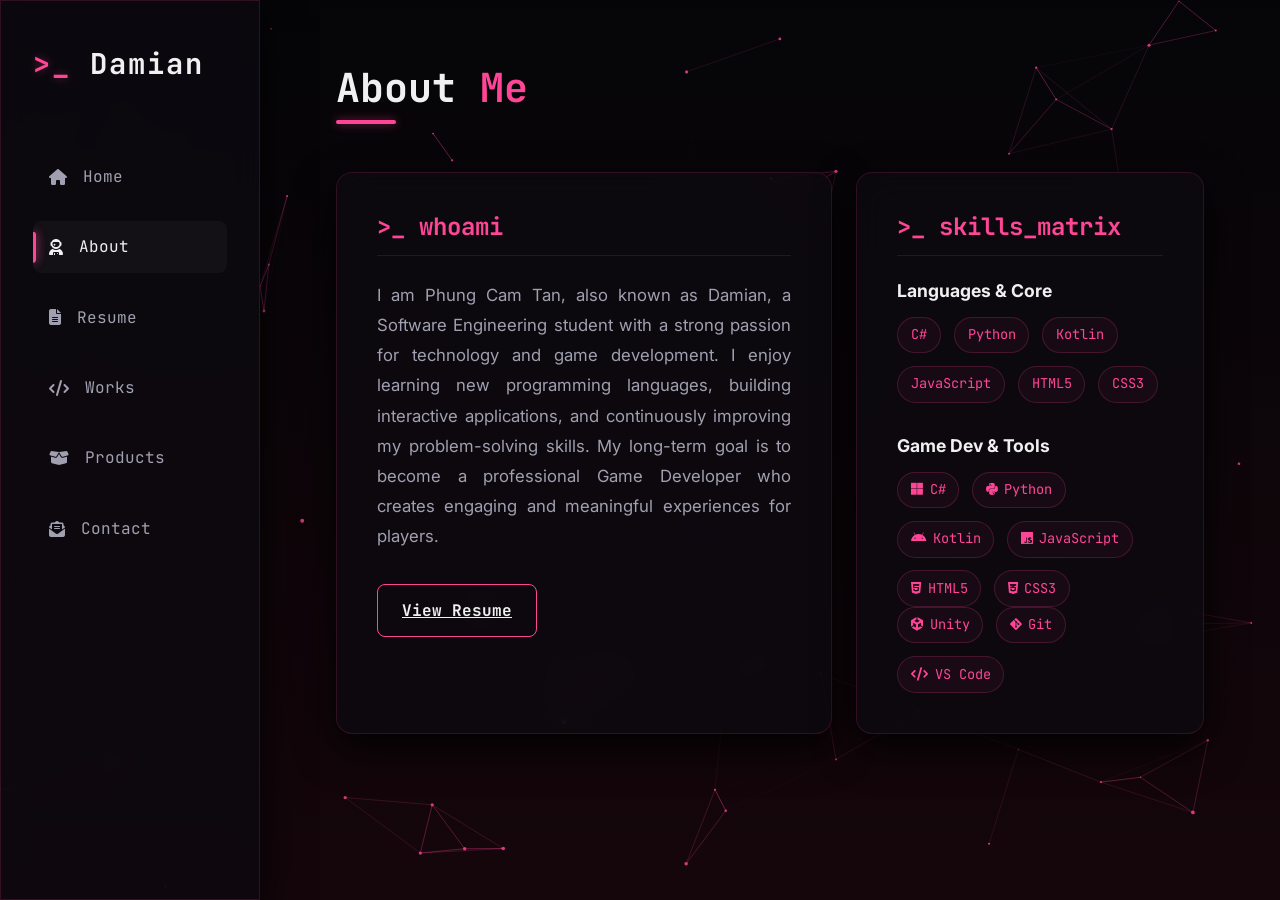
==== page/about.html @ e4edcdd4 "Big update_1" ====
<!doctype html>
<html lang="en">
  <head>
    <meta charset="UTF-8" />
    <meta name="viewport" content="width=device-width, initial-scale=1.0" />
    <meta
      name="description"
      content="Learn about Phung Cam Tan (Damian), his software engineering background, development interests, and current technical skills."
    />
    <meta name="author" content="Phung Cam Tan" />
    <title>About | Damian</title>
    <meta property="og:type" content="website" />
    <meta property="og:title" content="About | Damian" />
    <meta
      property="og:description"
      content="Learn about Phung Cam Tan (Damian), his software engineering background, development interests, and current technical skills."
    />
    <meta name="twitter:card" content="summary" />
    <meta name="twitter:title" content="About | Damian" />
    <meta
      name="twitter:description"
      content="Learn about Phung Cam Tan (Damian), his software engineering background, development interests, and current technical skills."
    />
    <meta name="theme-color" content="#0a0a0e" />

    <link rel="preconnect" href="https://fonts.googleapis.com" />
    <link rel="preconnect" href="https://fonts.gstatic.com" crossorigin />
    <link
      href="https://fonts.googleapis.com/css2?family=Inter:wght@300;400;500&family=JetBrains+Mono:wght@400;700&display=swap"
      rel="stylesheet"
    />
    <link
      rel="stylesheet"
      href="https://cdnjs.cloudflare.com/ajax/libs/font-awesome/6.4.0/css/all.min.css"
    />

    <link
      href="https://cdn.jsdelivr.net/npm/bootstrap@5.3.8/dist/css/bootstrap.min.css"
      rel="stylesheet"
      integrity="sha384-sRIl4kxILFvY47J16cr9ZwB07vP4J8+LH7qKQnuqkuIAvNWLzeN8tE5YBujZqJLB"
      crossorigin="anonymous"
    />
    <link rel="stylesheet" href="../assets/css/variables.css" />
    <link rel="stylesheet" href="../assets/css/base.css" />
    <link rel="stylesheet" href="../assets/css/sidebar.css" />
    <link rel="stylesheet" href="../assets/css/layout.css" />
    <link rel="stylesheet" href="../assets/css/components.css" />
    <link rel="stylesheet" href="../assets/css/animations.css" />
    <link rel="stylesheet" href="../assets/css/pages.css" />
    <link rel="stylesheet" href="../assets/css/responsive.css" />
  </head>
  <body>
    <a class="skip-link visually-hidden-focusable" href="#main-content"
      >Skip to main content</a
    >
    <div class="custom-cursor" aria-hidden="true"></div>
    <div class="cursor-glow" aria-hidden="true"></div>

    <button
      type="button"
      class="mobile-nav-toggle glass-panel d-lg-none"
      data-bs-toggle="offcanvas"
      data-bs-target="#mobileNavigation"
      aria-controls="mobileNavigation"
      aria-label="Open navigation menu"
    >
      <i class="fa-solid fa-bars" aria-hidden="true"></i>
    </button>

    <div
      class="offcanvas offcanvas-start damian-offcanvas"
      tabindex="-1"
      id="mobileNavigation"
      aria-labelledby="mobileNavigationLabel"
    >
      <div class="offcanvas-header">
        <div class="damian-offcanvas-title" id="mobileNavigationLabel">
          <span>&gt;_</span> Damian
        </div>
        <button
          type="button"
          class="damian-offcanvas-close"
          data-bs-dismiss="offcanvas"
          aria-label="Close navigation menu"
        >
          <i class="fa-solid fa-xmark" aria-hidden="true"></i>
        </button>
      </div>
      <div class="offcanvas-body">
        <nav class="nav-menu" aria-label="Mobile navigation">
          <a href="../index.html" class="nav-item"
            ><i class="fa-solid fa-house" aria-hidden="true"></i> Home</a
          >
          <a href="about.html" class="nav-item active" aria-current="page"
            ><i class="fa-solid fa-user-astronaut" aria-hidden="true"></i>
            About</a
          >
          <a href="resume.html" class="nav-item"
            ><i class="fa-solid fa-file-lines" aria-hidden="true"></i> Resume</a
          >
          <a href="works.html" class="nav-item"
            ><i class="fa-solid fa-code" aria-hidden="true"></i> Works</a
          >
          <a href="products.html" class="nav-item"
            ><i class="fa-solid fa-box-open" aria-hidden="true"></i> Products</a
          >
          <a href="contact.html" class="nav-item"
            ><i class="fa-solid fa-envelope-open-text" aria-hidden="true"></i>
            Contact</a
          >
        </nav>
      </div>
    </div>

    <div class="app-container">
      <aside class="sidebar glass-panel d-none d-lg-flex">
        <div class="logo"><span>>_</span> Damian</div>
        <nav class="nav-menu" aria-label="Primary navigation">
          <a href="../index.html" class="nav-item"
            ><i class="fa-solid fa-house" aria-hidden="true"></i> Home</a
          >
          <a href="about.html" class="nav-item active" aria-current="page"
            ><i class="fa-solid fa-user-astronaut" aria-hidden="true"></i>
            About</a
          >
          <a href="resume.html" class="nav-item"
            ><i class="fa-solid fa-file-lines" aria-hidden="true"></i> Resume</a
          >
          <a href="works.html" class="nav-item"
            ><i class="fa-solid fa-code" aria-hidden="true"></i> Works</a
          >
          <a href="products.html" class="nav-item"
            ><i class="fa-solid fa-box-open" aria-hidden="true"></i> Products</a
          >
          <a href="contact.html" class="nav-item"
            ><i class="fa-solid fa-envelope-open-text" aria-hidden="true"></i>
            Contact</a
          >
        </nav>
      </aside>

      <main class="main-content" id="main-content" tabindex="-1">
        <section id="about" class="page-section fade-in">
          <div class="container">
            <div class="section-header">
              <h1 class="section-title">About <span>Me</span></h1>
              <div class="title-line"></div>
            </div>

            <div class="row gx-0 gy-4 gx-lg-4">
              <div class="col-12 col-lg-7">
                <div class="about-bio glass-panel h-100">
                  <h2>>_ whoami</h2>
                  <p>
                    I am Phung Cam Tan, also known as Damian, a Software
                    Engineering student with a strong passion for technology and
                    game development. I enjoy learning new programming
                    languages, building interactive applications, and
                    continuously improving my problem-solving skills. My
                    long-term goal is to become a professional Game Developer
                    who creates engaging and meaningful experiences for players.
                  </p>

                  <div class="about-cta">
                    <a href="resume.html" class="damian-btn">View Resume</a>
                  </div>
                </div>
              </div>

              <div class="col-12 col-lg-5">
                <div class="about-skills glass-panel h-100">
                  <h2>>_ skills_matrix</h2>

                  <div class="skill-category">
                    <h3>Languages & Core</h3>
                    <div class="badges-container">
                      <span class="skill-badge">C#</span>
                      <span class="skill-badge">Python</span>
                      <span class="skill-badge">Kotlin</span>
                      <span class="skill-badge">JavaScript</span>
                      <span class="skill-badge">HTML5</span>
                      <span class="skill-badge">CSS3</span>
                    </div>
                  </div>

                  <div class="skill-category">
                    <h3>Game Dev & Tools</h3>
                    <div class="badges-container">
                      <span class="skill-badge"
                        ><i
                          class="fa-brands fa-microsoft"
                          aria-hidden="true"
                        ></i>
                        C#</span
                      >
                      <span class="skill-badge"
                        ><i class="fa-brands fa-python" aria-hidden="true"></i>
                        Python</span
                      >
                      <span class="skill-badge"
                        ><i class="fa-brands fa-android" aria-hidden="true"></i>
                        Kotlin</span
                      >
                      <span class="skill-badge"
                        ><i class="fa-brands fa-js" aria-hidden="true"></i>
                        JavaScript</span
                      >
                      <span class="skill-badge"
                        ><i class="fa-brands fa-html5" aria-hidden="true"></i>
                        HTML5</span
                      >
                      <span class="skill-badge"
                        ><i
                          class="fa-brands fa-css3-alt"
                          aria-hidden="true"
                        ></i>
                        CSS3</span
                      >
                    </div>

                    <div class="badges-container">
                      <span class="skill-badge"
                        ><i class="fa-brands fa-unity" aria-hidden="true"></i>
                        Unity</span
                      >
                      <span class="skill-badge"
                        ><i class="fa-brands fa-git-alt" aria-hidden="true"></i>
                        Git</span
                      >
                      <span class="skill-badge"
                        ><i class="fa-solid fa-code" aria-hidden="true"></i> VS
                        Code</span
                      >
                    </div>
                  </div>
                </div>
              </div>
            </div>
          </div>
        </section>
      </main>
    </div>

    <script
      src="https://cdn.jsdelivr.net/npm/bootstrap@5.3.8/dist/js/bootstrap.bundle.min.js"
      integrity="sha384-FKyoEForCGlyvwx9Hj09JcYn3nv7wiPVlz7YYwJrWVcXK/BmnVDxM+D2scQbITxI"
      crossorigin="anonymous"
    ></script>
    <script src="../assets/js/cursor.js"></script>
    <script src="../assets/js/navigation.js"></script>
    <script src="../assets/js/particles.js"></script>
  </body>
</html>
---- assets/css/variables.css ----
:root {
  /* Colors */
  --bg-deep: #050508;
  --bg-main: #0a0a0e;
  --bg-secondary: #121218;
  --accent-glow: #ff4696;
  --accent-rgb: 255, 70, 150;
  --color-white: #fff;

  /* Typography */
  --text-primary: #f0f0f0;
  --text-secondary: #a0a0b0;
  --text-muted: #7c7c90;
  --font-heading: "JetBrains Mono", monospace;
  --font-body: "Inter", sans-serif;

  /* Glass */
  --glass-bg: rgba(12, 10, 16, 0.75);
  --glass-border: rgba(var(--accent-rgb), 0.15);
  --glass-shadow: 0 15px 40px rgba(0, 0, 0, 0.9);
  --glass-blur: 16px;

  /* Radius */
  --radius-xs: 2px;
  --radius-md: 8px;
  --radius-lg: 16px;
  --radius-pill: 20px;
  --radius-round: 50%;

  /* Transitions */
  --trans-fast: 0.2s ease;
  --trans-smooth: 0.4s cubic-bezier(0.16, 1, 0.3, 1);

  /* Layout */
  --sidebar-width: 260px;
  --content-max-width: 1150px;

  /* Custom application layers; Bootstrap owns component overlay layers. */
  --z-content: 1;
  --z-sidebar: 100;
  --z-mobile-toggle: 1030;
  --z-cursor-glow: 9998;
  --z-cursor: 9999;
  --z-loader: 9999;
}
---- assets/css/base.css ----
body {
  background-color: var(--bg-deep);
  color: var(--text-primary);
  font-family: var(--font-body);
  line-height: 1.6;
  overflow-x: hidden;
}

h1,
h2,
h3,
h4,
h5,
h6,
.logo {
  font-family: var(--font-heading);
  font-weight: 700;
}

/* =========================================
   CUSTOM SCROLLBAR
========================================= */
::-webkit-scrollbar {
  width: 8px; /* Độ rộng của thanh cuộn dọc */
  height: 8px; /* Độ rộng của thanh cuộn ngang nếu có */
}

::-webkit-scrollbar-track {
  background: var(--bg-main); /* Màu nền track đồng bộ với web */
}

::-webkit-scrollbar-thumb {
  background: rgba(var(--accent-rgb), 0.3);
  border-radius: 10px; /* Bo tròn các góc */
  transition: var(--trans-fast);
}

::-webkit-scrollbar-thumb:hover {
  background: var(--accent-glow); /* Sáng rực lên khi hover chuột vào */
}
---- assets/css/sidebar.css ----
/* =========================================
   SIDEBAR NAVIGATION
========================================= */
.sidebar {
  position: fixed;
  top: 0;
  left: 0;
  width: var(--sidebar-width);
  height: 100vh;
  height: 100dvh;
  padding: 2.5rem 2rem;
  display: flex;
  flex-direction: column;
  justify-content: flex-start;
  z-index: var(--z-sidebar);
  /* Kế thừa từ class .glass-panel nhưng ta set thêm border phải */
  border-right: 1px solid var(--glass-border);
  border-radius: 0;
  overflow-y: auto;
  overscroll-behavior: contain;
}

.logo {
  font-size: 1.8rem;
  color: var(--text-primary);
  margin-bottom: 4rem;
  letter-spacing: 2px;
}

.logo span {
  color: var(--accent-glow);
  text-shadow: 0 0 10px rgba(var(--accent-rgb), 0.4);
}

.nav-menu {
  display: flex;
  flex-direction: column;
  gap: 1.2rem;
}

.nav-item {
  text-decoration: none;
  color: var(--text-secondary);
  font-family: var(--font-heading);
  font-size: 1rem;
  display: flex;
  align-items: center;
  gap: 1rem;
  padding: 0.8rem 1rem;
  border-radius: var(--radius-md);
  transition: var(--trans-smooth);
  position: relative;
  overflow: hidden;
}

/* Hiệu ứng Hover Glow */
.nav-item:hover {
  color: var(--text-primary);
  background: rgba(var(--accent-rgb), 0.05);
  text-shadow: 0 0 8px rgba(var(--accent-rgb), 0.5);
}

/* Active Indicator */
.nav-item.active {
  color: var(--text-primary);
  background: rgba(255, 255, 255, 0.03);
}

.nav-item.active::before {
  content: "";
  position: absolute;
  left: 0;
  top: 50%;
  transform: translateY(-50%);
  width: 3px;
  height: 60%;
  background-color: var(--accent-glow);
  border-radius: 0 4px 4px 0;
  box-shadow: 0 0 10px var(--accent-glow);
}

/* Mobile Offcanvas trigger */
.mobile-nav-toggle {
  position: fixed;
  top: 1.5rem;
  right: 1.5rem;
  width: 45px;
  height: 45px;
  z-index: var(--z-mobile-toggle);
  display: flex;
  align-items: center;
  justify-content: center;
  font-size: 1.5rem;
  color: var(--accent-glow);
  background: var(--glass-bg);
  border: 1px solid var(--glass-border);
  border-radius: var(--radius-md);
}

.mobile-nav-toggle:hover,
.mobile-nav-toggle:focus-visible {
  color: var(--text-primary);
  border-color: var(--accent-glow);
  box-shadow: 0 0 15px rgba(var(--accent-rgb), 0.35);
  outline: 2px solid var(--accent-glow);
  outline-offset: 3px;
}

/* =========================================
   BOOTSTRAP OFFCANVAS — MOBILE NAVIGATION
========================================= */
.damian-offcanvas {
  --bs-offcanvas-width: min(280px, calc(100vw - 1rem));
  color: var(--text-primary);
  background: rgba(10, 10, 14, 0.97);
  border-right: 1px solid var(--glass-border);
  box-shadow: var(--glass-shadow);
  backdrop-filter: blur(var(--glass-blur));
  -webkit-backdrop-filter: blur(var(--glass-blur));
}

.damian-offcanvas .offcanvas-header {
  padding: 1.5rem 1.25rem;
  border-bottom: 1px solid var(--glass-border);
}

.damian-offcanvas-title {
  margin: 0;
  color: var(--text-primary);
  font-family: var(--font-heading);
  font-size: 1.5rem;
  font-weight: 700;
  letter-spacing: 2px;
}

.damian-offcanvas-title span {
  color: var(--accent-glow);
  text-shadow: 0 0 10px rgba(var(--accent-rgb), 0.4);
}

.damian-offcanvas-close {
  width: 44px;
  height: 44px;
  display: inline-flex;
  align-items: center;
  justify-content: center;
  flex: 0 0 auto;
  color: var(--accent-glow);
  background: rgba(var(--accent-rgb), 0.05);
  border: 1px solid var(--glass-border);
  border-radius: var(--radius-md);
  font-size: 1.25rem;
}

.damian-offcanvas-close:hover,
.damian-offcanvas-close:focus-visible,
.damian-offcanvas .nav-item:focus-visible {
  color: var(--text-primary);
  border-color: var(--accent-glow);
  box-shadow: 0 0 15px rgba(var(--accent-rgb), 0.35);
  outline: 2px solid var(--accent-glow);
  outline-offset: 3px;
}

.damian-offcanvas .offcanvas-body {
  padding: 1.5rem 1.25rem;
  overflow-y: auto;
}
---- assets/css/layout.css ----
/* =========================================
   APP CONTAINER & MAIN CONTENT
========================================= */
.app-container {
  display: flex;
  min-height: 100vh;
  min-height: 100dvh;
  width: 100%;
}

.main-content {
  flex: 1;
  min-width: 0;
  margin-left: var(--sidebar-width);
  /* Đổi padding tĩnh (4rem) thành % để 2 bên lề tự động thở đều theo màn hình */
  padding: 4rem 5%;
  min-height: 100vh;
  min-height: 100dvh;
  display: flex;
  flex-direction: column;
}

/* KHỐI NÀY LÀ CHÌA KHÓA ĐỂ CĂN GIỮA */
.page-section {
  width: 100%;
  max-width: var(--content-max-width);
  margin: 0 auto; /* Tự động chia đều khoảng trống thừa sang 2 bên trái/phải */
}

/* =========================================
   LOADING SCREEN
========================================= */
#loading-screen {
  position: fixed;
  top: 0;
  left: 0;
  width: 100%;
  height: 100vh;
  height: 100dvh;
  background-color: var(--bg-main);
  display: none;
  flex-direction: column;
  justify-content: center;
  align-items: center;
  z-index: var(--z-loader);
  transition:
    opacity 0.5s ease,
    visibility 0.5s ease;
}

.js-enabled #loading-screen {
  display: flex;
}

.loader-failsafe #loading-screen {
  display: none;
}
---- assets/css/components.css ----
/* =========================================
   BUTTONS (Glow, Ripple, Lift)
========================================= */
.skip-link {
  position: fixed;
  top: 1rem;
  left: 1rem;
  z-index: calc(var(--z-loader) + 1);
  padding: 0.75rem 1rem;
  color: var(--text-primary);
  background: var(--bg-main);
  border: 2px solid var(--accent-glow);
  border-radius: var(--radius-md);
  box-shadow: 0 0 15px rgba(var(--accent-rgb), 0.4);
}

.damian-btn:focus-visible,
.nav-item:focus-visible,
.social-icon:focus-visible,
.action-btn:focus-visible,
.info-value:is(a):focus-visible,
.damian-form-control:focus-visible,
.skip-link:focus-visible {
  outline: 2px solid var(--accent-glow);
  outline-offset: 3px;
}

.damian-btn {
  display: inline-flex;
  align-items: center;
  justify-content: center;
  gap: 0.5rem;
  padding: 0.8rem 1.5rem;
  min-height: 44px;
  font-family: var(--font-heading);
  font-size: 1rem;
  font-weight: 700;
  color: var(--text-primary);
  background: transparent;
  border: 1px solid var(--accent-glow);
  border-radius: var(--radius-md);
  transition: var(--trans-smooth);
  position: relative;
  overflow: hidden;
  z-index: var(--z-content);
}

/* Hiệu ứng Hover Lift & Glow */
.damian-btn:hover {
  transform: translateY(-3px);
  box-shadow: 0 5px 15px rgba(var(--accent-rgb), 0.4);
  background: rgba(var(--accent-rgb), 0.1);
}

.damian-btn:active {
  transform: translateY(0);
}

.damian-btn:disabled,
.damian-btn[aria-disabled="true"] {
  cursor: not-allowed;
  opacity: 0.55;
  pointer-events: none;
  transform: none;
  box-shadow: none;
}

.damian-btn:disabled:hover,
.damian-btn[aria-disabled="true"]:hover {
  background: transparent;
  transform: none;
  box-shadow: none;
}

/* =========================================
   SKILL BADGES
========================================= */
.skill-badge {
  display: inline-flex;
  align-items: center;
  gap: 0.4rem;
  padding: 0.4rem 0.8rem;
  font-family: var(--font-heading);
  font-size: 0.85rem;
  color: var(--accent-glow);
  background: rgba(var(--accent-rgb), 0.05);
  border: 1px solid rgba(var(--accent-rgb), 0.2);
  border-radius: var(--radius-pill);
  transition: var(--trans-fast);
  max-width: 100%;
  overflow-wrap: anywhere;
}

.skill-badge:hover {
  background: rgba(var(--accent-rgb), 0.15);
  border-color: var(--accent-glow);
}

/* =========================================
   GLASS PANEL
========================================= */
:where(.glass-panel) {
  position: relative;
  z-index: var(--z-content);
  background: var(--glass-bg);
  border: 1px solid var(--glass-border);
  border-radius: var(--radius-lg);
  box-shadow: var(--glass-shadow);
  backdrop-filter: blur(var(--glass-blur));
  -webkit-backdrop-filter: blur(var(--glass-blur));
}

/* =========================================
   CUSTOM CURSOR
========================================= */
.custom-cursor {
  display: none;
  position: fixed;
  top: 0;
  left: 0;
  width: 8px;
  height: 8px;
  margin-top: -4px;
  margin-left: -4px;
  background-color: var(--accent-glow);
  border-radius: var(--radius-round);
  pointer-events: none;
  z-index: var(--z-cursor);
}

.cursor-glow {
  display: none;
  position: fixed;
  top: 0;
  left: 0;
  width: 30px;
  height: 30px;
  border: 1px solid var(--accent-glow);
  background-color: rgba(var(--accent-rgb), 0.15);
  border-radius: var(--radius-round);
  pointer-events: none;
  z-index: var(--z-cursor-glow);
  transition:
    background-color var(--trans-fast),
    transform 0.1s ease-out;
}

.cursor-glow.active {
  background-color: rgba(var(--accent-rgb), 0.4);
  border-color: var(--color-white);
}

.custom-cursor-enabled .custom-cursor,
.custom-cursor-enabled .cursor-glow {
  display: block;
  will-change: transform;
}

/* =========================================
   SECTION HEADING
========================================= */
.section-header {
  margin-bottom: 3rem;
}

.section-title {
  font-size: clamp(2rem, 5vw, 2.5rem);
  color: var(--text-primary);
  margin-bottom: 0.5rem;
}

.section-title span {
  color: var(--accent-glow);
}

.title-line {
  width: 60px;
  height: 4px;
  background-color: var(--accent-glow);
  border-radius: var(--radius-xs);
  box-shadow: 0 0 10px rgba(var(--accent-rgb), 0.5);
}

/* =========================================
   LOADER AND TERMINAL
========================================= */
.glitch-text {
  position: relative;
  margin-bottom: 2rem;
  color: var(--text-primary);
  font-family: var(--font-heading);
  font-size: clamp(2.25rem, 11vw, 3.5rem);
  font-weight: 700;
  letter-spacing: clamp(4px, 2vw, 8px);
  text-shadow: 0 0 15px rgba(var(--accent-rgb), 0.6);
}

.loader-progress {
  width: min(250px, calc(100vw - 3rem));
  height: 2px;
  overflow: hidden;
  background-color: var(--glass-border);
  border-radius: var(--radius-xs);
}

.loader-progress-bar {
  width: 0%;
  height: 100%;
  background-color: var(--accent-glow);
  box-shadow: 0 0 10px var(--accent-glow);
  animation: loadingSimulate 2s cubic-bezier(0.8, 0, 0.2, 1) forwards;
}

.terminal-line {
  margin-bottom: 0.6rem;
  color: var(--text-secondary);
  font-family: var(--font-heading);
  font-size: 1.1rem;
  overflow-wrap: anywhere;
}

.terminal-container,
.terminal-body {
  min-width: 0;
  max-width: 100%;
}

.terminal-body {
  overflow-x: auto;
}

.blinking-cursor {
  color: var(--accent-glow);
  animation: blink 1s step-end infinite;
}

/* =========================================
   FORM CONTROLS
========================================= */
.form-group {
  margin-bottom: 1.5rem;
}

.damian-form-control {
  width: 100%;
  padding: 1rem 1.2rem;
  color: var(--text-primary);
  background: rgba(0, 0, 0, 0.2);
  border: 1px solid var(--glass-border);
  border-radius: var(--radius-md);
  outline: none;
  font-family: var(--font-body);
  font-size: 1rem;
  transition: var(--trans-fast);
}

.damian-form-control::placeholder {
  color: var(--text-muted);
}

.damian-form-control:focus {
  background: rgba(255, 255, 255, 0.05);
  border-color: var(--accent-glow);
  box-shadow: 0 0 10px rgba(var(--accent-rgb), 0.2);
}

textarea.damian-form-control {
  min-height: 120px;
  resize: vertical;
}
---- assets/css/animations.css ----
/* =========================================
   REUSABLE ANIMATION STATES AND KEYFRAMES
========================================= */
.fade-in {
  animation: fadeIn 0.8s ease-out forwards;
}
.reveal {
  opacity: 0;
  transform: translateY(40px);
  transition: all 0.8s cubic-bezier(0.16, 1, 0.3, 1);
}

.reveal.active {
  opacity: 1;
  transform: translateY(0);
}

@keyframes fadeIn {
  from {
    opacity: 0;
    transform: translateY(20px);
  }
  to {
    opacity: 1;
    transform: translateY(0);
  }
}

@keyframes loadingSimulate {
  0% {
    width: 0%;
  }
  40% {
    width: 40%;
  }
  70% {
    width: 75%;
  }
  100% {
    width: 100%;
  }
}

@keyframes blink {
  0%,
  100% {
    opacity: 1;
  }
  50% {
    opacity: 0;
  }
}

@media (prefers-reduced-motion: reduce) {
  #loading-screen {
    transition: none;
  }

  .fade-in,
  .loader-progress-bar,
  .blinking-cursor {
    animation: none;
  }

  .loader-progress-bar {
    width: 100%;
  }

  .reveal {
    opacity: 1;
    transform: none;
    transition: none;
  }

  .damian-btn:hover,
  .social-icon:hover,
  .resume-card:hover,
  .work-card:hover,
  .work-card:hover .work-image img {
    transform: none;
  }

  .custom-cursor-enabled .custom-cursor,
  .custom-cursor-enabled .cursor-glow {
    display: none;
  }
}
---- assets/css/pages.css ----
/* =========================================
   ABOUT PAGE
========================================= */
.about-bio,
.about-skills {
  padding: 2.5rem;
}

.about-bio h2,
.about-skills h2 {
  font-size: 1.5rem;
  margin-bottom: 1.5rem;
  color: var(--accent-glow);
  border-bottom: 1px solid var(--glass-border);
  padding-bottom: 0.8rem;
}

.about-bio p {
  color: var(--text-secondary);
  font-size: 1.05rem;
  line-height: 1.8;
  margin-bottom: 2rem;
  text-align: justify;
}

/* Hiển thị Kỹ năng */
.skill-category {
  margin-bottom: 2rem;
}

.skill-category:last-child {
  margin-bottom: 0;
}

.skill-category h3 {
  font-size: 1.1rem;
  color: var(--text-primary);
  margin-bottom: 1rem;
  font-family: var(--font-body);
}

.badges-container {
  display: flex;
  flex-wrap: wrap;
  gap: 0.8rem;
}

/* =========================================
   HOME PAGE (PROFILE CARD & ABOUT LAYOUT)
========================================= */
/* 1. Profile Card (Cột trái) */
.profile-card {
  padding: 0; /* Bỏ padding mặc định của glass-panel để full viền */
  overflow: hidden;
  display: flex;
  flex-direction: column;
}

.profile-header {
  position: relative;
}

.profile-bg {
  height: 160px;
  background-color: var(--bg-secondary);
  border-bottom: 1px solid var(--glass-border);
}

.profile-avatar {
  width: 130px;
  height: 130px;
  border-radius: var(--radius-round);
  border: 4px solid var(--bg-main);
  box-shadow: 0 5px 20px rgba(0, 0, 0, 0.5);
  margin: -65px auto 0; /* Kéo avatar đè lên ảnh nền */
  position: relative;
  overflow: hidden;
  background-color: var(--bg-secondary);
}

.profile-avatar img {
  width: 100%;
  height: 100%;
  object-fit: cover;
}

.profile-info {
  text-align: center;
  padding: 1.5rem 2rem 2rem;
}

.profile-name {
  font-size: 1.8rem;
  margin-bottom: 0.5rem;
  color: var(--text-primary);
}

.profile-role {
  color: var(--accent-glow);
  font-size: 0.95rem;
  margin-bottom: 1.5rem;
  font-family: var(--font-heading);
}

.social-links {
  display: flex;
  justify-content: center;
  gap: 1rem;
}

.social-icon {
  width: 44px;
  height: 44px;
  border-radius: var(--radius-round);
  background: rgba(255, 255, 255, 0.05);
  display: flex;
  align-items: center;
  justify-content: center;
  color: var(--text-secondary);
  text-decoration: none;
  font-size: 0.9rem;
  transition: var(--trans-fast);
}

.social-icon:hover {
  background: var(--accent-glow);
  color: #fff;
  transform: translateY(-3px);
}

.social-icon--unavailable {
  cursor: not-allowed;
  opacity: 0.55;
}

.social-icon--unavailable:hover {
  background: rgba(255, 255, 255, 0.05);
  color: var(--text-secondary);
  transform: none;
}

.profile-actions {
  display: flex;
  border-top: 1px solid var(--glass-border);
}

.action-btn {
  flex: 1;
  padding: 1.2rem 0;
  text-align: center;
  text-decoration: none;
  color: var(--text-secondary);
  font-family: var(--font-heading);
  font-size: 0.85rem;
  font-weight: 700;
  transition: var(--trans-fast);
}

.action-btn:first-child {
  border-right: 1px solid var(--glass-border);
}

.action-btn:hover {
  color: var(--text-primary);
  background: rgba(var(--accent-rgb), 0.05);
}

/* 2. Cột Phải (About & Terminal) */
.home-about {
  padding: 2.5rem;
  display: flex;
  flex-direction: column;
  height: 100%;
}

.home-about h2 {
  font-size: 1.5rem;
  margin-bottom: 1.5rem;
  border-bottom: 1px solid var(--glass-border);
  padding-bottom: 1rem;
}

.accent-letter {
  color: var(--accent-glow);
}

.about-text .greeting {
  color: var(--text-primary);
  font-size: 1.1rem;
  font-weight: 500;
  margin-bottom: 0.8rem;
}

.about-text p {
  color: var(--text-secondary);
  line-height: 1.7;
  margin-bottom: 1.5rem;
  text-align: justify;
}

/* Hiệu ứng danh sách thông tin có dấu chấm (...) */
.info-list {
  display: grid;
  grid-template-columns: 1fr 1fr;
  gap: 1rem 3rem;
  list-style: none;
  padding-left: 0;
  margin-bottom: 2.5rem;
}

.info-list li {
  display: flex;
  align-items: flex-end;
  font-family: var(--font-heading);
  font-size: 0.9rem;
}

.info-list .label {
  color: var(--text-primary);
  font-weight: 700;
}

.info-list .dots {
  flex-grow: 1;
  border-bottom: 2px dotted var(--text-muted);
  margin: 0 10px;
  position: relative;
  top: -5px;
  opacity: 0.5;
}

.info-list .value {
  color: var(--text-secondary);
}

/* =========================================
   RESUME PAGE
========================================= */
.column-title {
  font-size: 1.5rem;
  color: var(--accent-glow);
  margin-bottom: 2rem;
  border-bottom: 1px solid var(--glass-border);
  padding-bottom: 0.8rem;
}

/* Timeline Structure */
.timeline {
  position: relative;
  padding-left: 30px;
  border-left: 2px solid var(--glass-border);
}

.timeline-item {
  position: relative;
  margin-bottom: 2.5rem;
}

.timeline-item:last-child {
  margin-bottom: 0;
}

.timeline-dot {
  position: absolute;
  left: -37px; /* Căn giữa dot lên đường viền */
  top: 5px;
  width: 12px;
  height: 12px;
  background-color: var(--accent-glow);
  border-radius: var(--radius-round);
  box-shadow: 0 0 10px rgba(var(--accent-rgb), 0.6);
}

/* Resume Cards */
.resume-card {
  padding: 1.5rem;
  transition: var(--trans-smooth);
}

.resume-card:hover {
  transform: translateY(-5px);
  border-color: rgba(var(--accent-rgb), 0.3);
  box-shadow: 0 10px 30px rgba(0, 0, 0, 0.5);
}

.resume-date {
  display: inline-block;
  padding: 0.3rem 0.8rem;
  background: rgba(var(--accent-rgb), 0.1);
  color: var(--accent-glow);
  font-family: var(--font-heading);
  font-size: 0.85rem;
  border-radius: var(--radius-pill);
  margin-bottom: 1rem;
}

.resume-role {
  font-size: 1.25rem;
  color: var(--text-primary);
  margin-bottom: 0.3rem;
}

.resume-company {
  font-size: 0.95rem;
  color: var(--text-secondary);
  font-family: var(--font-heading);
  margin-bottom: 1rem;
}

.resume-desc {
  color: var(--text-secondary);
  font-size: 0.95rem;
  line-height: 1.6;
}

/* =========================================
   WORKS PAGE
========================================= */
.work-card {
  padding: 0; /* Gỡ padding của class glass-panel để full viền ảnh */
  overflow: hidden;
  display: flex;
  flex-direction: column;
  transition: var(--trans-smooth);
}

/* Hiệu ứng nảy và phát sáng viền khi Hover Card */
.work-card:hover {
  transform: translateY(-8px);
  box-shadow: 0 15px 30px rgba(0, 0, 0, 0.4);
  border-color: rgba(var(--accent-rgb), 0.4);
}

.work-image {
  position: relative;
  height: 220px;
  background-color: var(--bg-secondary);
  overflow: hidden;
  border-bottom: 1px solid var(--glass-border);
}

/* Khối màu tạm thời khi chưa có ảnh */
.img-placeholder {
  width: 100%;
  height: 100%;
  background: linear-gradient(45deg, #121218, #1a1a24);
}

/* Thay bằng ảnh thật sau này */
.work-image img {
  width: 100%;
  height: 100%;
  object-fit: cover;
  transition: transform 0.5s ease;
}

.work-card:hover .work-image img {
  transform: scale(1.1); /* Zoom ảnh nhẹ khi hover */
}

/* Lớp phủ đen (Overlay) và Nút bấm ẩn */
.work-overlay {
  position: absolute;
  top: 0;
  left: 0;
  width: 100%;
  height: 100%;
  background: rgba(10, 10, 14, 0.85);
  display: flex;
  align-items: center;
  justify-content: center;
  opacity: 0;
  transition: var(--trans-smooth);
}

.work-card:hover .work-overlay,
.work-card:focus-within .work-overlay {
  opacity: 1; /* Hiện nút và lớp phủ khi hover */
}

.work-content {
  padding: 1.5rem;
  flex-grow: 1;
  display: flex;
  flex-direction: column;
}

.work-content h2 {
  font-size: 1.3rem;
  color: var(--text-primary);
  margin-bottom: 0.8rem;
}

.work-content p {
  color: var(--text-secondary);
  font-size: 0.95rem;
  line-height: 1.6;
  margin-bottom: 1.5rem;
  flex-grow: 1;
}

.work-tags {
  display: flex;
  flex-wrap: wrap;
  gap: 0.6rem;
  border-top: 1px solid var(--glass-border);
  padding-top: 1rem;
}

/* =========================================
   CONTACT PAGE
========================================= */
.contact-info,
.contact-form {
  padding: 2.5rem;
}

.contact-info h2,
.contact-form h2 {
  font-size: 1.5rem;
  margin-bottom: 1.5rem;
  color: var(--accent-glow);
  border-bottom: 1px solid var(--glass-border);
  padding-bottom: 0.8rem;
}

.contact-desc {
  color: var(--text-secondary);
  line-height: 1.6;
  margin-bottom: 2rem;
}

/* Danh sách thông tin dọc */
.info-list-vertical {
  list-style: none;
  padding-left: 0;
  display: flex;
  flex-direction: column;
  gap: 1.5rem;
}

.info-list-vertical li {
  display: flex;
  align-items: center;
  gap: 1rem;
}

.info-icon {
  font-size: 1.5rem;
  width: 50px;
  height: 50px;
  background: rgba(var(--accent-rgb), 0.05);
  border: 1px solid var(--glass-border);
  border-radius: var(--radius-round);
  display: flex;
  align-items: center;
  justify-content: center;
}

.info-detail {
  display: flex;
  flex-direction: column;
  min-width: 0;
}

.info-label {
  font-size: 0.85rem;
  color: var(--text-muted);
  text-transform: uppercase;
  letter-spacing: 1px;
}

.info-value {
  font-family: var(--font-heading);
  color: var(--text-primary);
  font-size: 1rem;
  overflow-wrap: anywhere;
}

a.info-value {
  text-decoration: none;
}
---- assets/css/responsive.css ----
/* Custom cursor is active only for fine pointers. */
@media (hover: hover) and (pointer: fine) and (prefers-reduced-motion: no-preference) {
  .custom-cursor-enabled body,
  .custom-cursor-enabled a,
  .custom-cursor-enabled button,
  .custom-cursor-enabled input,
  .custom-cursor-enabled textarea {
    cursor: none;
  }
}

@media (max-width: 991.98px) {
  .main-content {
    margin-left: 0;
    padding: 5.5rem 1.5rem 2rem;
  }
}

/* Responsive cho trang Home */
@media (max-width: 1199.98px) {
  .info-list {
    grid-template-columns: 1fr;
    gap: 1rem;
  }
}

/* --- MOBILE (Max 576px) --- */
@media (max-width: 575.98px) {
  .main-content {
    padding-right: 1rem;
    padding-left: 1rem;
  }

  .about-bio,
  .about-skills,
  .home-about,
  .contact-info,
  .contact-form {
    padding: 1.5rem;
  }

  .profile-info {
    padding-right: 1.5rem;
    padding-left: 1.5rem;
  }

  .info-list-vertical li {
    align-items: flex-start;
  }

  .work-image {
    height: 180px;
  }
}

@media (hover: none), (pointer: coarse) {
  .work-overlay {
    opacity: 1;
    background: rgba(10, 10, 14, 0.65);
  }
}
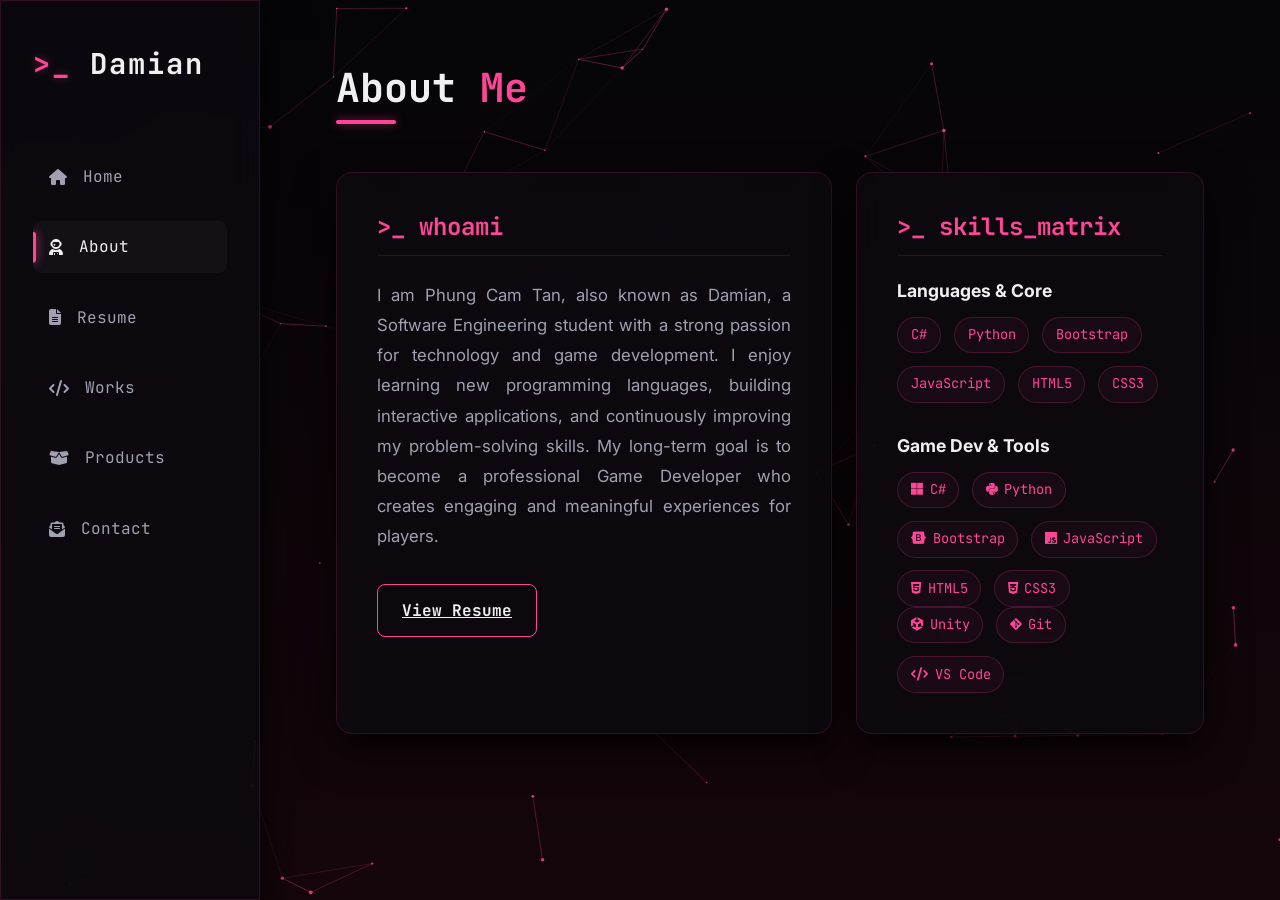
==== commit 7cb76d43: "Update Profile" ====
--- a/page/about.html
+++ b/page/about.html
@@ -176,7 +176,7 @@
                     <div class="badges-container">
                       <span class="skill-badge">C#</span>
                       <span class="skill-badge">Python</span>
-                      <span class="skill-badge">Kotlin</span>
+                      <span class="skill-badge">Bootstrap</span>
                       <span class="skill-badge">JavaScript</span>
                       <span class="skill-badge">HTML5</span>
                       <span class="skill-badge">CSS3</span>
@@ -198,8 +198,11 @@
                         Python</span
                       >
                       <span class="skill-badge"
-                        ><i class="fa-brands fa-android" aria-hidden="true"></i>
-                        Kotlin</span
+                        ><i
+                          class="fa-brands fa-bootstrap"
+                          aria-hidden="true"
+                        ></i>
+                        Bootstrap</span
                       >
                       <span class="skill-badge"
                         ><i class="fa-brands fa-js" aria-hidden="true"></i>
--- a/assets/css/pages.css
+++ b/assets/css/pages.css
@@ -313,6 +313,15 @@
   line-height: 1.6;
 }
 
+ul.resume-desc {
+  margin-bottom: 0;
+  padding-left: 1.25rem;
+}
+
+ul.resume-desc li + li {
+  margin-top: 0.5rem;
+}
+
 /* =========================================
    WORKS PAGE
 ========================================= */
